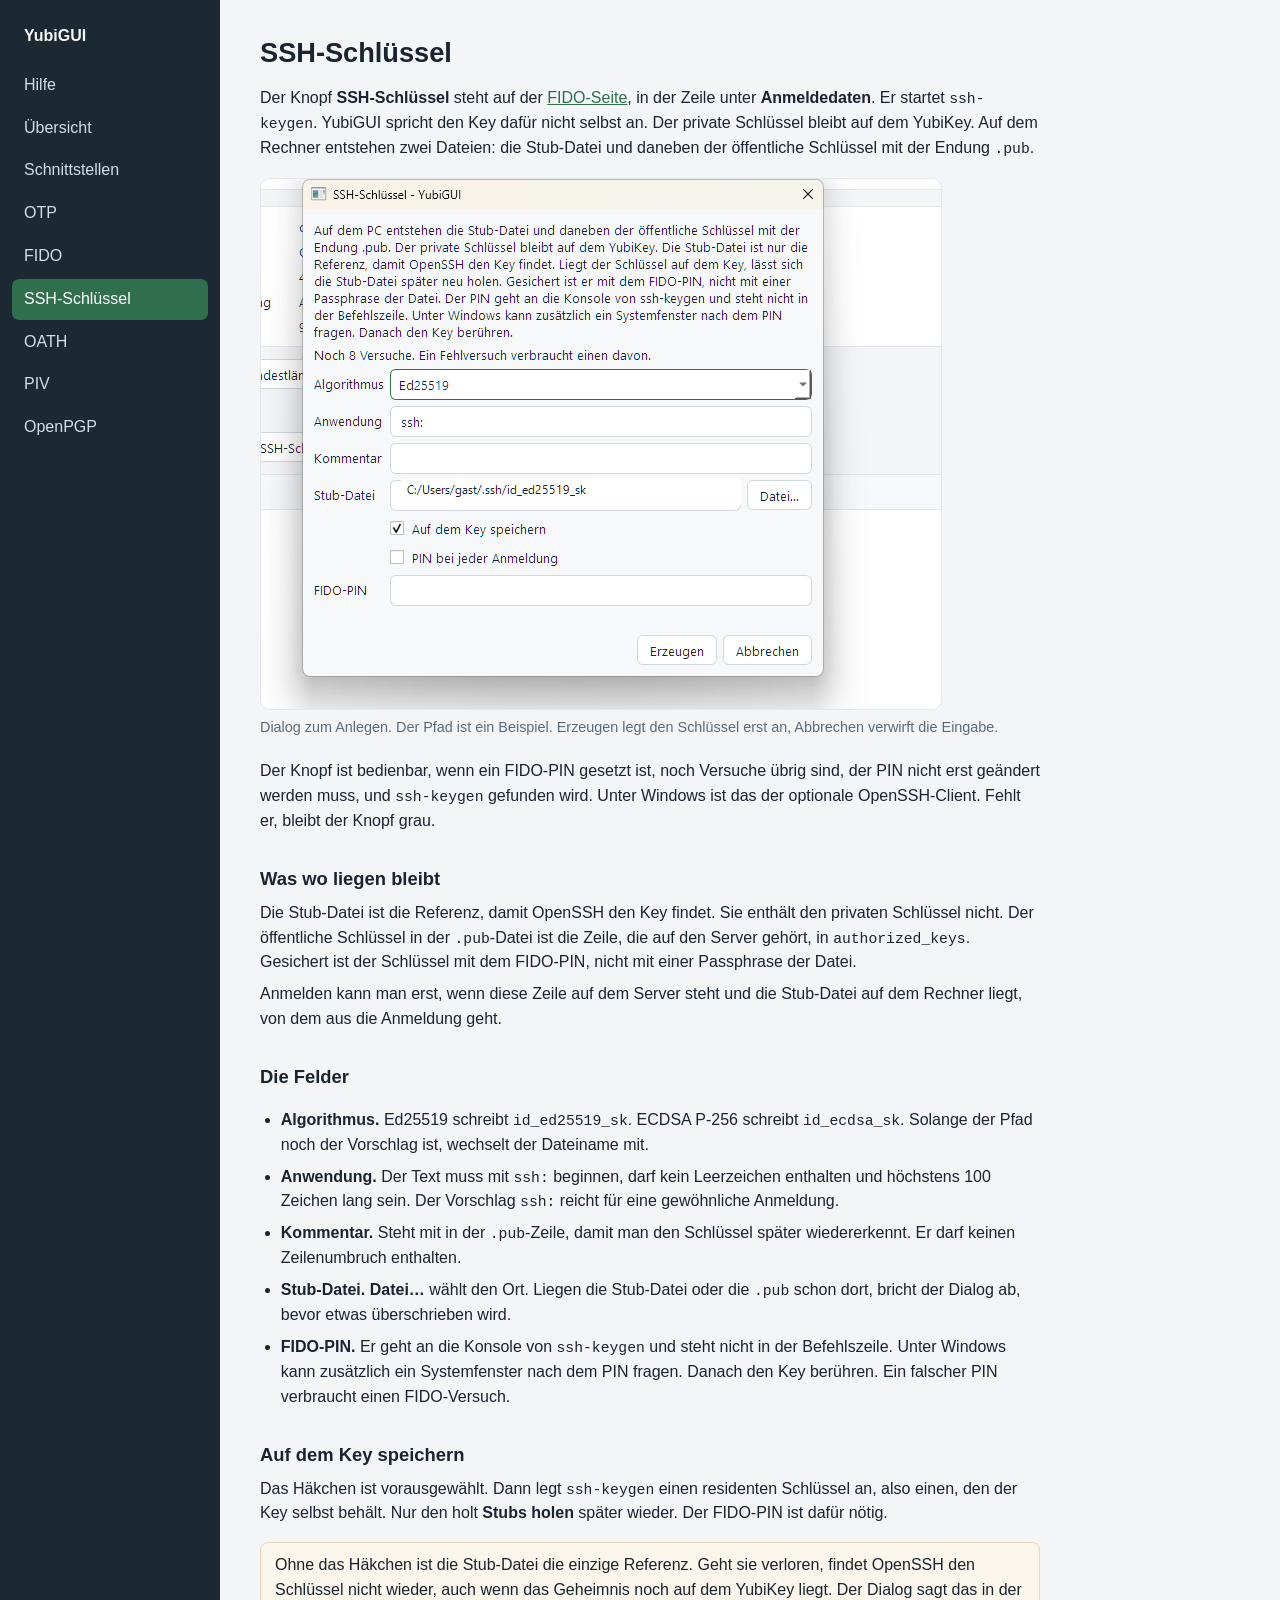
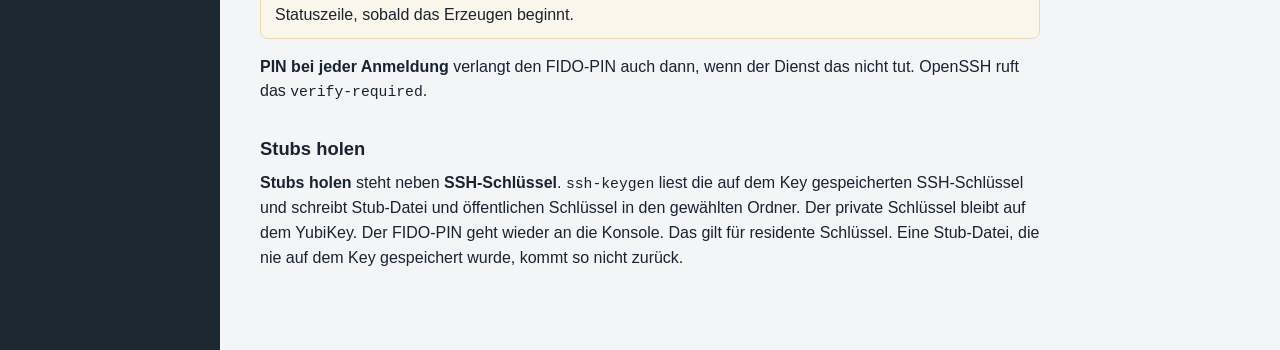
==== docs/hilfe/ssh.html @ f74c5bd9 "Eine ausführliche HTML-Hilfe ergänzen und sie aus dem Hilfedialog öffnen." ====
<!DOCTYPE html>
<html lang="de">
<head>
  <meta charset="utf-8">
  <meta name="viewport" content="width=device-width, initial-scale=1">
  <title>SSH-Schlüssel – Hilfe zu YubiGUI</title>
  <link rel="stylesheet" href="hilfe.css">
</head>
<body>
  <div class="layout">
    <nav>
      <a class="brand" href="index.html">YubiGUI</a>
      <a class="page" href="index.html">Hilfe</a>
      <a class="page" href="uebersicht.html">Übersicht</a>
      <a class="page" href="schnittstellen.html">Schnittstellen</a>
      <a class="page" href="otp.html">OTP</a>
      <a class="page" href="fido.html">FIDO</a>
      <a class="page here" href="ssh.html">SSH-Schlüssel</a>
      <a class="page" href="oath.html">OATH</a>
      <a class="page" href="piv.html">PIV</a>
      <a class="page" href="openpgp.html">OpenPGP</a>
    </nav>
    <main>
      <h1>SSH-Schlüssel</h1>
      <p>Der Knopf <strong>SSH-Schlüssel</strong> steht auf der <a href="fido.html">FIDO-Seite</a>, in der Zeile unter <strong>Anmeldedaten</strong>. Er startet <code>ssh-keygen</code>. YubiGUI spricht den Key dafür nicht selbst an. Der private Schlüssel bleibt auf dem YubiKey. Auf dem Rechner entstehen zwei Dateien: die Stub-Datei und daneben der öffentliche Schlüssel mit der Endung <code>.pub</code>.</p>
      <figure>
        <img class="shot" src="bilder/ssh.png" alt="Dialog SSH-Schlüssel mit Algorithmus, Anwendung ssh:, Stub-Datei, den beiden Häkchen und dem FIDO-PIN">
        <figcaption>Dialog zum Anlegen. Der Pfad ist ein Beispiel. Erzeugen legt den Schlüssel erst an, Abbrechen verwirft die Eingabe.</figcaption>
      </figure>
      <p>Der Knopf ist bedienbar, wenn ein FIDO-PIN gesetzt ist, noch Versuche übrig sind, der PIN nicht erst geändert werden muss, und <code>ssh-keygen</code> gefunden wird. Unter Windows ist das der optionale OpenSSH-Client. Fehlt er, bleibt der Knopf grau.</p>

      <h2>Was wo liegen bleibt</h2>
      <p>Die Stub-Datei ist die Referenz, damit OpenSSH den Key findet. Sie enthält den privaten Schlüssel nicht. Der öffentliche Schlüssel in der <code>.pub</code>-Datei ist die Zeile, die auf den Server gehört, in <code>authorized_keys</code>. Gesichert ist der Schlüssel mit dem FIDO-PIN, nicht mit einer Passphrase der Datei.</p>
      <p>Anmelden kann man erst, wenn diese Zeile auf dem Server steht und die Stub-Datei auf dem Rechner liegt, von dem aus die Anmeldung geht.</p>

      <h2>Die Felder</h2>
      <ul>
        <li><strong>Algorithmus.</strong> Ed25519 schreibt <code>id_ed25519_sk</code>. ECDSA P-256 schreibt <code>id_ecdsa_sk</code>. Solange der Pfad noch der Vorschlag ist, wechselt der Dateiname mit.</li>
        <li><strong>Anwendung.</strong> Der Text muss mit <code>ssh:</code> beginnen, darf kein Leerzeichen enthalten und höchstens 100 Zeichen lang sein. Der Vorschlag <code>ssh:</code> reicht für eine gewöhnliche Anmeldung.</li>
        <li><strong>Kommentar.</strong> Steht mit in der <code>.pub</code>-Zeile, damit man den Schlüssel später wiedererkennt. Er darf keinen Zeilenumbruch enthalten.</li>
        <li><strong>Stub-Datei.</strong> <strong>Datei…</strong> wählt den Ort. Liegen die Stub-Datei oder die <code>.pub</code> schon dort, bricht der Dialog ab, bevor etwas überschrieben wird.</li>
        <li><strong>FIDO-PIN.</strong> Er geht an die Konsole von <code>ssh-keygen</code> und steht nicht in der Befehlszeile. Unter Windows kann zusätzlich ein Systemfenster nach dem PIN fragen. Danach den Key berühren. Ein falscher PIN verbraucht einen FIDO-Versuch.</li>
      </ul>

      <h2>Auf dem Key speichern</h2>
      <p>Das Häkchen ist vorausgewählt. Dann legt <code>ssh-keygen</code> einen residenten Schlüssel an, also einen, den der Key selbst behält. Nur den holt <strong>Stubs holen</strong> später wieder. Der FIDO-PIN ist dafür nötig.</p>
      <div class="warn">Ohne das Häkchen ist die Stub-Datei die einzige Referenz. Geht sie verloren, findet OpenSSH den Schlüssel nicht wieder, auch wenn das Geheimnis noch auf dem YubiKey liegt. Der Dialog sagt das in der Statuszeile, sobald das Erzeugen beginnt.</div>
      <p><strong>PIN bei jeder Anmeldung</strong> verlangt den FIDO-PIN auch dann, wenn der Dienst das nicht tut. OpenSSH ruft das <code>verify-required</code>.</p>

      <h2>Stubs holen</h2>
      <p><strong>Stubs holen</strong> steht neben <strong>SSH-Schlüssel</strong>. <code>ssh-keygen</code> liest die auf dem Key gespeicherten SSH-Schlüssel und schreibt Stub-Datei und öffentlichen Schlüssel in den gewählten Ordner. Der private Schlüssel bleibt auf dem YubiKey. Der FIDO-PIN geht wieder an die Konsole. Das gilt für residente Schlüssel. Eine Stub-Datei, die nie auf dem Key gespeichert wurde, kommt so nicht zurück.</p>
    </main>
  </div>
</body>
</html>
---- docs/hilfe/hilfe.css ----
:root {
  --ink: #1a2330;
  --muted: #5c6b7a;
  --line: #e4e8ec;
  --bg: #f3f5f7;
  --paper: #ffffff;
  --green: #2f6f4e;
  --nav: #1c2832;
}

* { box-sizing: border-box; }

body {
  margin: 0;
  color: var(--ink);
  background: var(--bg);
  font: 16px/1.55 "Segoe UI", sans-serif;
}

.layout {
  display: flex;
  min-height: 100vh;
}

nav {
  width: 220px;
  flex: none;
  background: var(--nav);
  color: #d5dee6;
  padding: 18px 12px 28px;
}

nav .brand {
  display: block;
  color: #f4f7f5;
  font-weight: 600;
  text-decoration: none;
  padding: 6px 12px 14px;
}

nav a.page {
  display: block;
  color: #d5dee6;
  text-decoration: none;
  padding: 8px 12px;
  margin: 2px 0;
  border-radius: 7px;
}

nav a.page.here,
nav a.page:hover {
  background: var(--green);
  color: #ffffff;
}

main {
  padding: 32px 40px 72px;
  max-width: 860px;
}

h1 {
  font-size: 1.7rem;
  font-weight: 600;
  margin: 0 0 12px;
}

h2 {
  font-size: 1.15rem;
  font-weight: 600;
  margin: 1.7em 0 0.4em;
}

p, li { margin: 0.45em 0; }

ul, ol { padding-left: 1.3em; }

a { color: var(--green); }

figure {
  margin: 1.1em 0 1.3em;
}

img.shot {
  display: block;
  max-width: 100%;
  height: auto;
  background: var(--paper);
  border: 1px solid var(--line);
  border-radius: 10px;
}

figcaption {
  color: var(--muted);
  font-size: 0.9rem;
  margin-top: 6px;
}

.note,
.warn {
  border-radius: 8px;
  padding: 10px 14px;
  margin: 1em 0;
}

.note {
  background: #f4f7f5;
  border: 1px solid #e1e8e4;
}

.warn {
  background: #fbf6ec;
  border: 1px solid #ead9b4;
}

code {
  font-family: Consolas, "Cascadia Mono", monospace;
  font-size: 0.92em;
}

@media (max-width: 760px) {
  .layout { display: block; }
  nav { width: auto; }
  main { padding: 22px 16px 48px; }
}
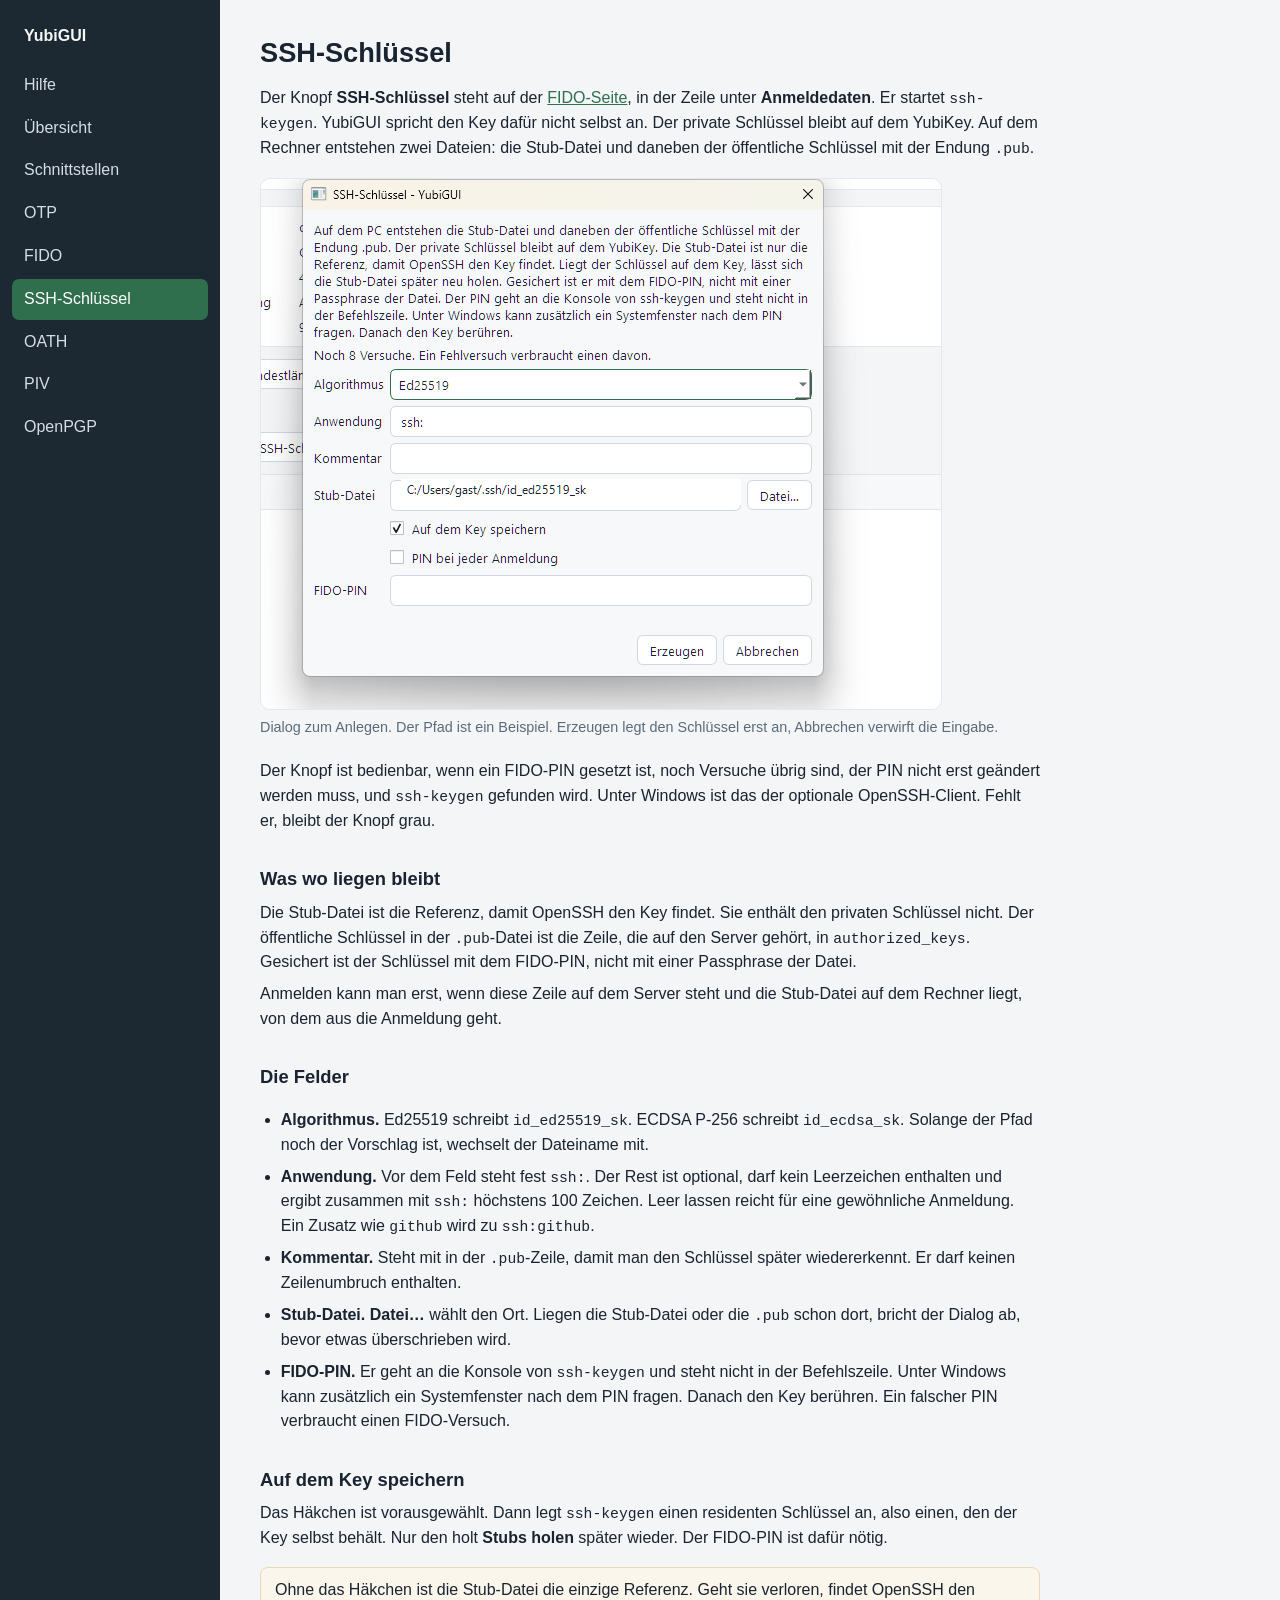
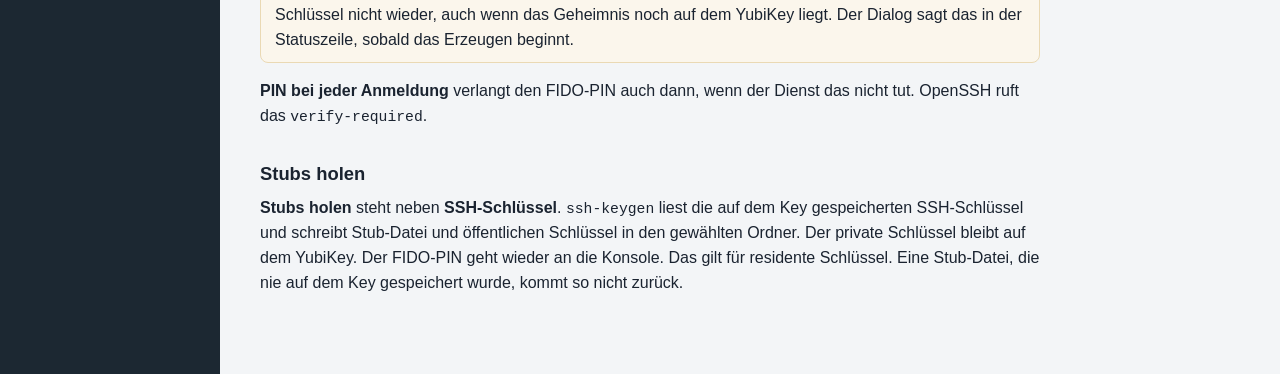
==== commit 37d80dd1: "Das Präfix ssh: im Dialog fest vorgeben, damit nur der Zusatz eingetippt wird." ====
--- a/docs/hilfe/ssh.html
+++ b/docs/hilfe/ssh.html
@@ -36,7 +36,7 @@
       <h2>Die Felder</h2>
       <ul>
         <li><strong>Algorithmus.</strong> Ed25519 schreibt <code>id_ed25519_sk</code>. ECDSA P-256 schreibt <code>id_ecdsa_sk</code>. Solange der Pfad noch der Vorschlag ist, wechselt der Dateiname mit.</li>
-        <li><strong>Anwendung.</strong> Der Text muss mit <code>ssh:</code> beginnen, darf kein Leerzeichen enthalten und höchstens 100 Zeichen lang sein. Der Vorschlag <code>ssh:</code> reicht für eine gewöhnliche Anmeldung.</li>
+        <li><strong>Anwendung.</strong> Vor dem Feld steht fest <code>ssh:</code>. Der Rest ist optional, darf kein Leerzeichen enthalten und ergibt zusammen mit <code>ssh:</code> höchstens 100 Zeichen. Leer lassen reicht für eine gewöhnliche Anmeldung. Ein Zusatz wie <code>github</code> wird zu <code>ssh:github</code>.</li>
         <li><strong>Kommentar.</strong> Steht mit in der <code>.pub</code>-Zeile, damit man den Schlüssel später wiedererkennt. Er darf keinen Zeilenumbruch enthalten.</li>
         <li><strong>Stub-Datei.</strong> <strong>Datei…</strong> wählt den Ort. Liegen die Stub-Datei oder die <code>.pub</code> schon dort, bricht der Dialog ab, bevor etwas überschrieben wird.</li>
         <li><strong>FIDO-PIN.</strong> Er geht an die Konsole von <code>ssh-keygen</code> und steht nicht in der Befehlszeile. Unter Windows kann zusätzlich ein Systemfenster nach dem PIN fragen. Danach den Key berühren. Ein falscher PIN verbraucht einen FIDO-Versuch.</li>
